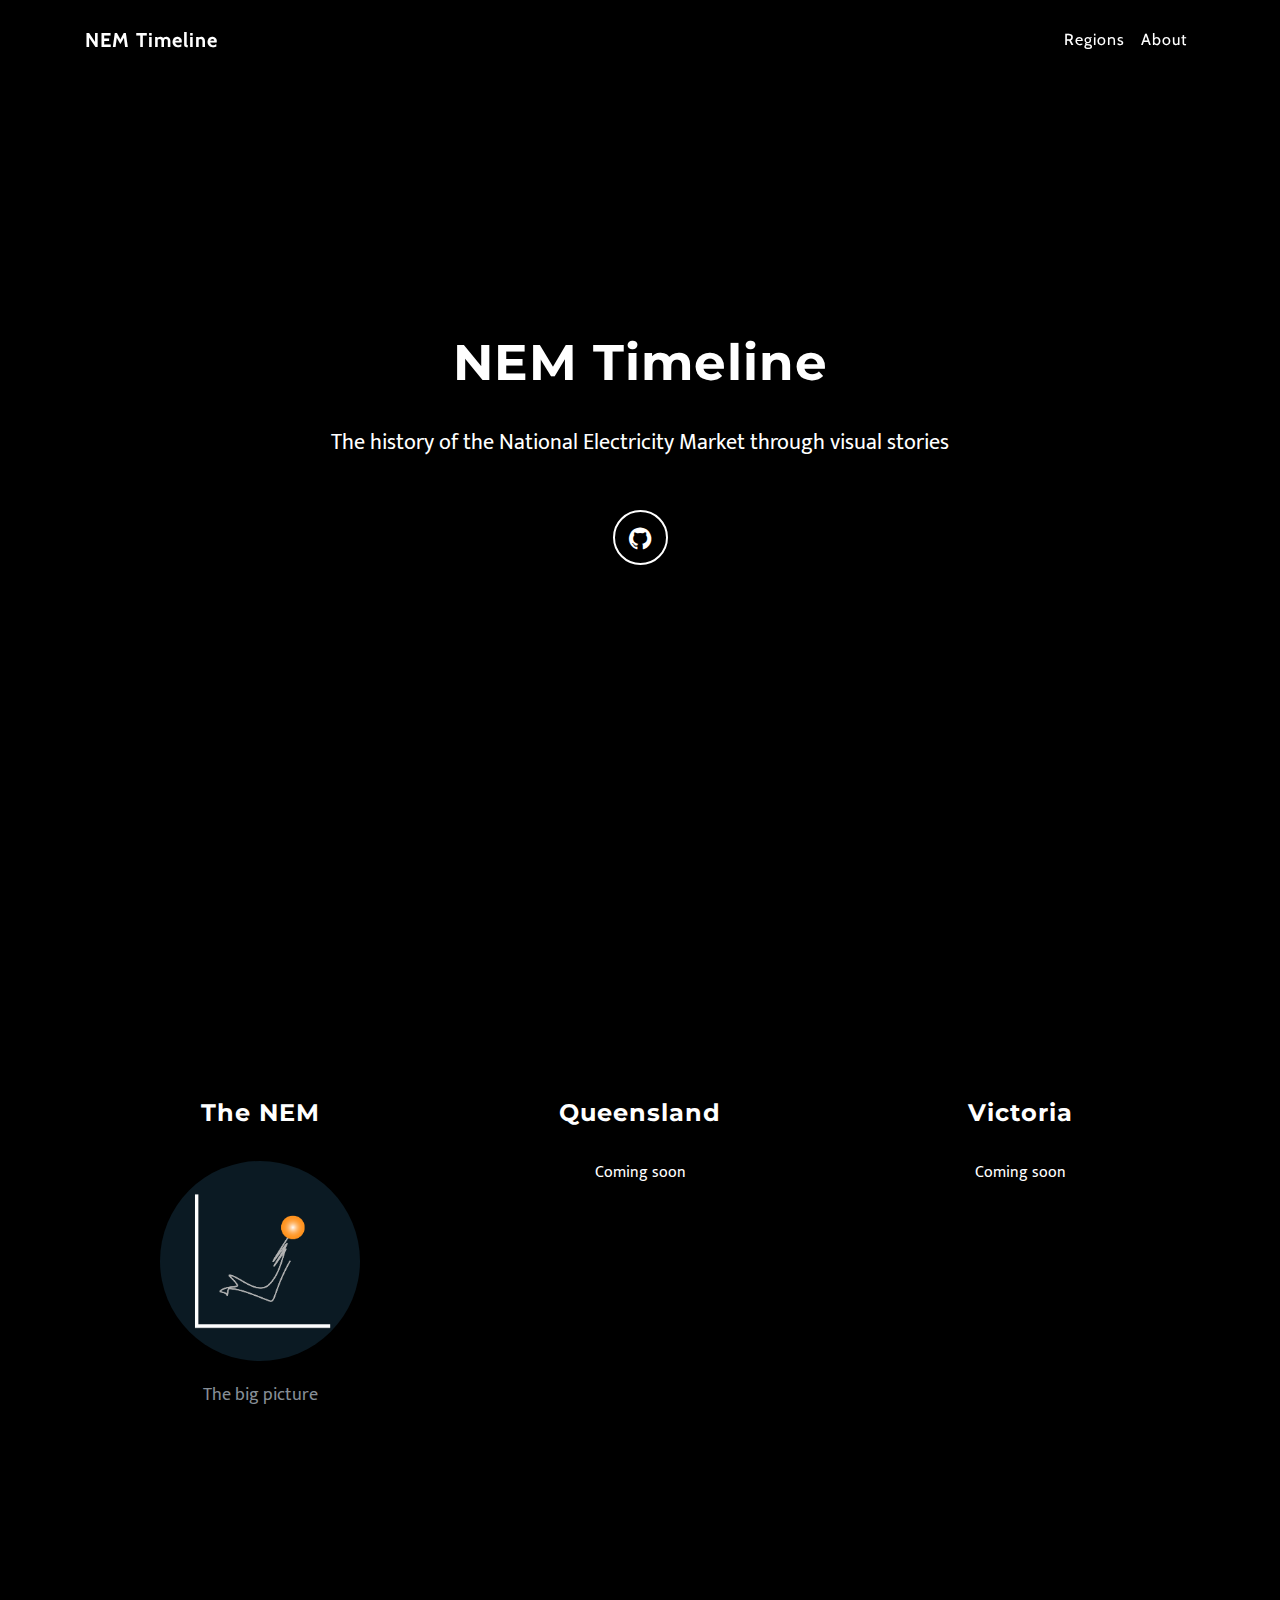
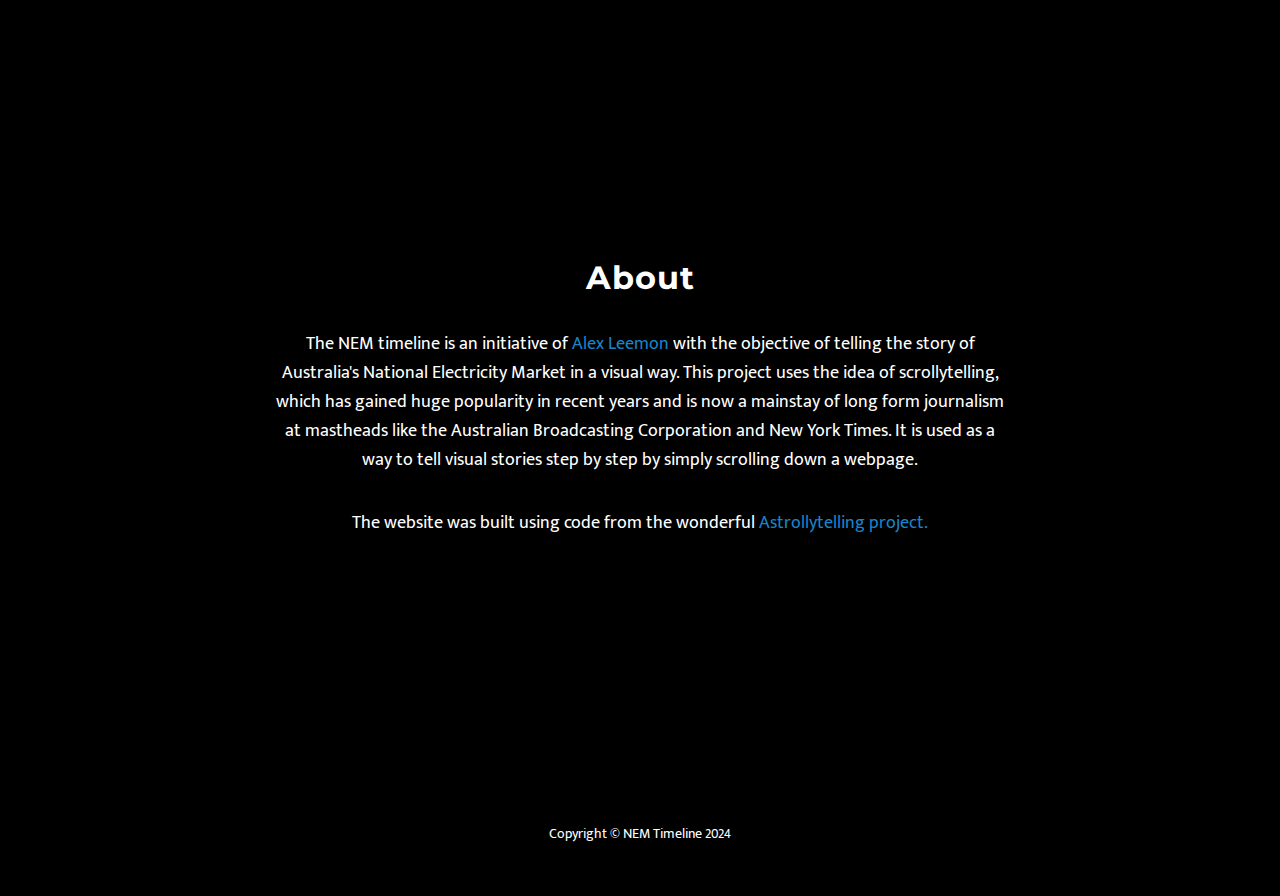
==== index.html @ 417a64be "Manually upload files" ====
<!DOCTYPE html>
<html lang="en">

  <head>
    <!--
    Replace this with updated Google Analytics tag
    <script async src="https://www.googletagmanager.com/gtag/js?id=UA-111319281-1"></script>
    -->
    <script>
      window.dataLayer = window.dataLayer || [];
      function gtag(){dataLayer.push(arguments);}
      gtag('js', new Date());
      gtag('config', 'UA-111319281-1');
    </script>

    <meta charset="utf-8">
    <meta name="viewport" content="width=device-width, initial-scale=1, shrink-to-fit=no">
    <meta name="description" content="">
    <meta name="author" content="">

    <title>NEM Timeline</title>

    <!-- Bootstrap core CSS -->
    <link href="css/bootstrap.min.css" rel="stylesheet">

    <!-- Custom fonts for this template -->
    <link href="css/font-awesome.min.css" rel="stylesheet" type="text/css">
    <link href="https://fonts.googleapis.com/css?family=Cabin:700" rel="stylesheet" type="text/css">
    <link href="https://fonts.googleapis.com/css?family=Mukta+Mahee:400,700" rel="stylesheet">
    <link href="https://fonts.googleapis.com/css?family=Montserrat" rel="stylesheet">

    <!-- Custom styles for this template -->
    <link href="css/nem_timeline.css" rel="stylesheet">

  </head>

  <body id="page-top">

    <!-- Navigation -->
    <nav class="navbar navbar-expand-lg navbar-light fixed-top" id="mainNav">
      <div class="container">
        <a class="navbar-brand js-scroll-trigger" href="#page-top">NEM Timeline</a>
        <button class="navbar-toggler navbar-toggler-right" type="button" data-toggle="collapse"
                data-target="#navbarResponsive" aria-controls="navbarResponsive" aria-expanded="false"
                aria-label="Toggle navigation">Menu<i class="fa fa-bars"></i>
        </button>
        <div class="collapse navbar-collapse" id="navbarResponsive">
          <ul class="navbar-nav ml-auto">
            <li class="nav-item">
              <a class="nav-link js-scroll-trigger" href="#regions">Regions</a>
            </li>
            <li class="nav-item">
              <a class="nav-link js-scroll-trigger" href="#about">About</a>
            </li>
          </ul>
        </div>
      </div>
    </nav>

    <!-- Intro Header -->
    <header class="masthead">
      <div class="viz"></div>
      <div class="intro-body">
        <div class="container">
          <div class="row">
            <div class="col-lg-12 mx-auto">
              <h1 class="brand-heading">NEM Timeline</h1>
              <p class="intro-text">The history of the National Electricity Market through visual stories</p>
              <a href="https://github.com/aleemon/nem_history_timeline" class= "btn btn-circle js-scroll-trigger"><i class="fa fa-github"></i></a>
              <!--<a href="https://twitter.com/astrollytelling" class= "btn btn-circle js-scroll-trigger"><i class="fa fa-twitter"></i></a>-->
              <!--<a href="mailto:astrollytelling@gmail.com" class= "btn btn-circle js-scroll-trigger"><i class="fa fa-envelope"></i></a>-->
            </div>
          </div>
        </div>
      </div>
    </header>

    <!-- Research Section -->
    <section id="regions" class="content-section text-center">
      <div class="container">
        <div class="row">
          <div class="col-sm-4">
            <h4>The NEM</h4>
          </div>
          <div class="col-sm-4">
            <h4>Queensland</h4>
          </div>
          <div class="col-sm-4">
            <h4>Victoria</h4>
          </div>
        </div>
        <div class="row">
          <div class="col-sm-4">
            <div class="img-item">
              <a href="./stellar_evolution/index.html"><img class="mx-auto" src="img/home/stellar_evolution.png" alt=""></a>
              <p class="text-muted">The big picture</p>
            </div>
          </div>
          <div class="col-sm-4">
            Coming soon
          </div>
          <div class="col-sm-4">
            Coming soon
          </div>
        </div>
      </div>
    </section>



    <!-- About Section -->
    <section id="about" class="content-section text-center">
      <div class="container">
        <div class="row">
          <div class="col-lg-8 mx-auto">
            <h2>About</h2>
            <p>The NEM timeline is an initiative of
              <a href="http://alexleemon.com">Alex Leemon</a> with the objective of telling the story of 
              Australia's National Electricity Market in a visual way. This project uses the idea of scrollytelling,
              which has gained huge popularity in recent years and is now a mainstay of long form journalism at 
              mastheads like the Australian Broadcasting Corporation and New York Times. It is used as a way to tell 
              visual stories step by step by simply scrolling down a webpage.
            </p>
            <p>
              The website was built using code from the wonderful 
              <a href="https://astrollytelling.github.io">Astrollytelling project.</a>
              <!--
              <a href="https://getbootstrap.com">Bootstrap</a>,
              <a href="https://github.com/BlackrockDigital/startbootstrap-grayscale">Grayscale</a>, and
              <a href="https://d3js.org">D3.js</a>
              -->
            </p>
          </div>
        </div>
      </div>
    </section>




    <!-- Footer -->
    <footer>
      <div class="container text-center">
        <p>Copyright &copy; NEM Timeline 2024</p>
      </div>
    </footer>

    <!-- Bootstrap core JavaScript -->
    <script src="js/jquery.min.js"></script>
    <script src="js/popper.min.js"></script>
    <script src="js/bootstrap.min.js"></script>

    <!-- Plugin JavaScript -->
    <script src="js/jquery.easing.min.js"></script>

    <!-- D3 -->
    <script src="js/d3.min.js"></script>

    <!-- Custom scripts for this template -->
    <script src="js/astrollytelling.js"></script>
    <!--
    Pretty sure this is the script to generate the constellations and isn't needed.
    <script src="js/stars.js"></script>
    -->


  </body>

</html>
---- css/nem_timeline.css ----
body {
  font-family: 'Mukta Mahee', 'Helvetica Neue', Helvetica, Arial, sans-serif;
  position: relative;
  width: 100%;
  height: 100%;
  color: white;
  background-color: black; }

html {
  width: 100%;
  height: 100%; }

h1,
h2,
h3,
h4,
h5,
h6 {
  font-family: 'Montserrat', 'Helvetica Neue', Helvetica, Arial, sans-serif;
  font-weight: 700;
  margin: 0 0 35px;
  letter-spacing: 1px; }

p {
  font-size: 16px;
  line-height: 1.5;
  margin: 0 0 25px; }
  @media (min-width: 768px) {
    p {
      font-size: 18px;
      line-height: 1.6;
      margin: 0 0 35px; } }

a {
  -webkit-transition: all 0.2s ease-in-out;
  -moz-transition: all 0.2s ease-in-out;
  transition: all 0.2s ease-in-out;
  color: #1984c9; }
  a:focus, a:hover {
    text-decoration: none;
    color: #19a4ec; }

#mainNav {
  font-family: 'Cabin', 'Helvetica Neue', Helvetica, Arial, sans-serif;
  margin-bottom: 0;
  border-bottom: 1px solid rgba(255, 255, 255, 0.3);
  background-color: black; }
  #mainNav .navbar-toggler {
    font-size: 14px;
    padding: 11px;
    color: white;
    border: 1px solid white; }
  #mainNav .navbar-brand {
    font-weight: 700; }
  #mainNav a {
    color: white; }
  #mainNav .navbar-nav .nav-item {
    -webkit-transition: background 0.3s ease-in-out;
    -moz-transition: background 0.3s ease-in-out;
    transition: background 0.3s ease-in-out; }
    #mainNav .navbar-nav .nav-item:hover {
      color: fade(white, 80%);
      outline: none;
      background-color: transparent; }
    #mainNav .navbar-nav .nav-item:active, #mainNav .navbar-nav .nav-item:focus {
      outline: none;
      background-color: transparent; }
  @media (min-width: 992px) {
    #mainNav {
      padding-top: 20px;
      padding-bottom: 20px;
      -webkit-transition: background 0.3s ease-in-out, padding-top 0.3s ease-in-out, padding-bottom 0.3s;
      -moz-transition: background 0.3s ease-in-out, padding-top 0.3s ease-in-out, padding-bottom 0.3s;
      transition: background 0.3s ease-in-out, padding-top 0.3s ease-in-out, padding-bottom 0.3s;
      letter-spacing: 1px;
      border-bottom: none;
      background: transparent; }
      #mainNav.navbar-shrink {
        padding-top: 10px;
        padding-bottom: 10px;
        border-bottom: 1px solid rgba(255, 255, 255, 0.3);
        background: black; }
      #mainNav .nav-link.active {
        outline: none;
        background-color: rgba(255, 255, 255, 0.3); }
        #mainNav .nav-link.active:hover {
          color: white; } }

.masthead {
  display: table;
  width: 100%;
  height: auto;
  padding: 200px 0;
  text-align: center;
  color: white;
  background: url("../img/home/crudine-ridge-wf.jpg") no-repeat bottom center scroll;
  background-color: black;
  -webkit-background-size: cover;
  -moz-background-size: cover;
  -o-background-size: cover;
  background-size: cover; }
  .masthead .viz {
    position: absolute;
    left: 0;
    top: 0;
    width: 100%;
    z-index: 0;
  }
  .masthead .intro-body {
    z-index: 10;
    display: table-cell;
    vertical-align: middle; }
    .masthead .intro-body .brand-heading {
      font-size: 25px; }
    .masthead .intro-body .intro-text {
      font-size: 12px; }
  @media (min-width: 768px) {
    .masthead {
      height: 100%;
      padding: 0; }
      .masthead .intro-body .brand-heading {
        font-size: 50px; }
      .masthead .intro-body .intro-text {
        font-size: 22px; } }



.btn-circle {
  font-size: 26px;
  width: 55px;
  height: 55px;
  margin-top: 15px;
  line-height: 38px;
  -webkit-transition: background 0.3s ease-in-out;
  -moz-transition: background 0.3s ease-in-out;
  transition: background 0.3s ease-in-out;
  color: white;
  border: 2px solid white;
  border-radius: 100% !important;
  background: transparent; }
  .btn-circle:focus, .btn-circle:hover {
    color: white;
    outline: none;
    background-color: rgba(11, 26, 35, 0.8); }

.img-item {
  margin-bottom: 50px;
  text-align: center; }
.img-item img {
  width: 200px;
  height: 200px;
  margin-bottom: 20px;
  border: 1.5px dashed transparent;
  border-radius: 100% !important;
  background-color: rgb(11, 26, 35);
}

.img-item img:focus, .img-item img:hover {
  color: white;
  outline: none;
  background: rgba(137, 137, 137, 0.5); }

.img-item h4 {
  margin-top: 25px;
  margin-bottom: 0;
  text-transform: none; }
.img-item p {
  margin-top: 0; }

.img-profile {
  margin-bottom: 50px;
  text-align: center; }
.img-profile img {
  width: 100%;
  height: 100%;
  transform: translateY(12.5%);
}

.contact-icon{
  font-size: 28px !important;
}

.content-section {
  padding-top: 50px;
  padding-bottom: 50px; }

.contact-row{
  padding-top: 10px;
  padding-bottom: 10px;
}

.contact-section {
  color: white;
  background: url("../img/contact.jpg") no-repeat center center scroll;
  background-color: black;
  -webkit-background-size: cover;
  -moz-background-size: cover;
  -o-background-size: cover;
  background-size: cover; }

.publications-section  {
  color: white;
  background: url("../img/publications.jpg") no-repeat center center scroll;
  background-color: black;
  -webkit-background-size: cover;
  -moz-background-size: cover;
  -o-background-size: cover;
  background-size: cover; }

#map {
  width: 100%;
  height: 300px; }

@media (min-width: 992px) {
  .content-section {
    padding-top: 200px;
    padding-bottom: 200px; }
  #map {
    height: 350px; } }

.btn {
  font-family: 'Cabin', 'Helvetica Neue', Helvetica, Arial, sans-serif;
  font-weight: 400;
  -webkit-transition: all 0.3s ease-in-out;
  -moz-transition: all 0.3s ease-in-out;
  transition: all 0.3s ease-in-out;
  text-transform: uppercase;
  border-radius: 0; }

.btn-default {
  color: #42DCA3;
  border: 1px solid #42DCA3;
  background-color: transparent; }
  .btn-default:focus, .btn-default:hover {
    color: black;
    border: 1px solid #42DCA3;
    outline: none;
    background-color: #42DCA3; }

ul {list-style-type: none;}
ol.pub-list{
  padding-left: 0;
  text-align: left;
}

.author-column{
  text-align: right;
  padding-right: 30px;
}

span.author {text-decoration: underline}

ul.banner-social-buttons {
  margin-top: 0; }
  @media (max-width: 1199px) {
    ul.banner-social-buttons {
      margin-top: 15px; } }
  @media (max-width: 767px) {
    ul.banner-social-buttons li {
      display: block;
      margin-bottom: 20px;
      padding: 0; }
      ul.banner-social-buttons li:last-child {
        margin-bottom: 0; } }

footer {
  padding: 50px 0; }
  footer p {
    font-size: 14px;
    margin: 0; }

::-moz-selection {
  background: #fcfcfc;
  background: rgba(255, 255, 255, 0.2);
  text-shadow: none; }

::selection {
  background: #fcfcfc;
  background: rgba(255, 255, 255, 0.2);
  text-shadow: none; }

img::selection {
  background: transparent; }

img::-moz-selection {
  background: transparent; }

body {
  -webkit-tap-highlight-color: rgba(255, 255, 255, 0.2); }
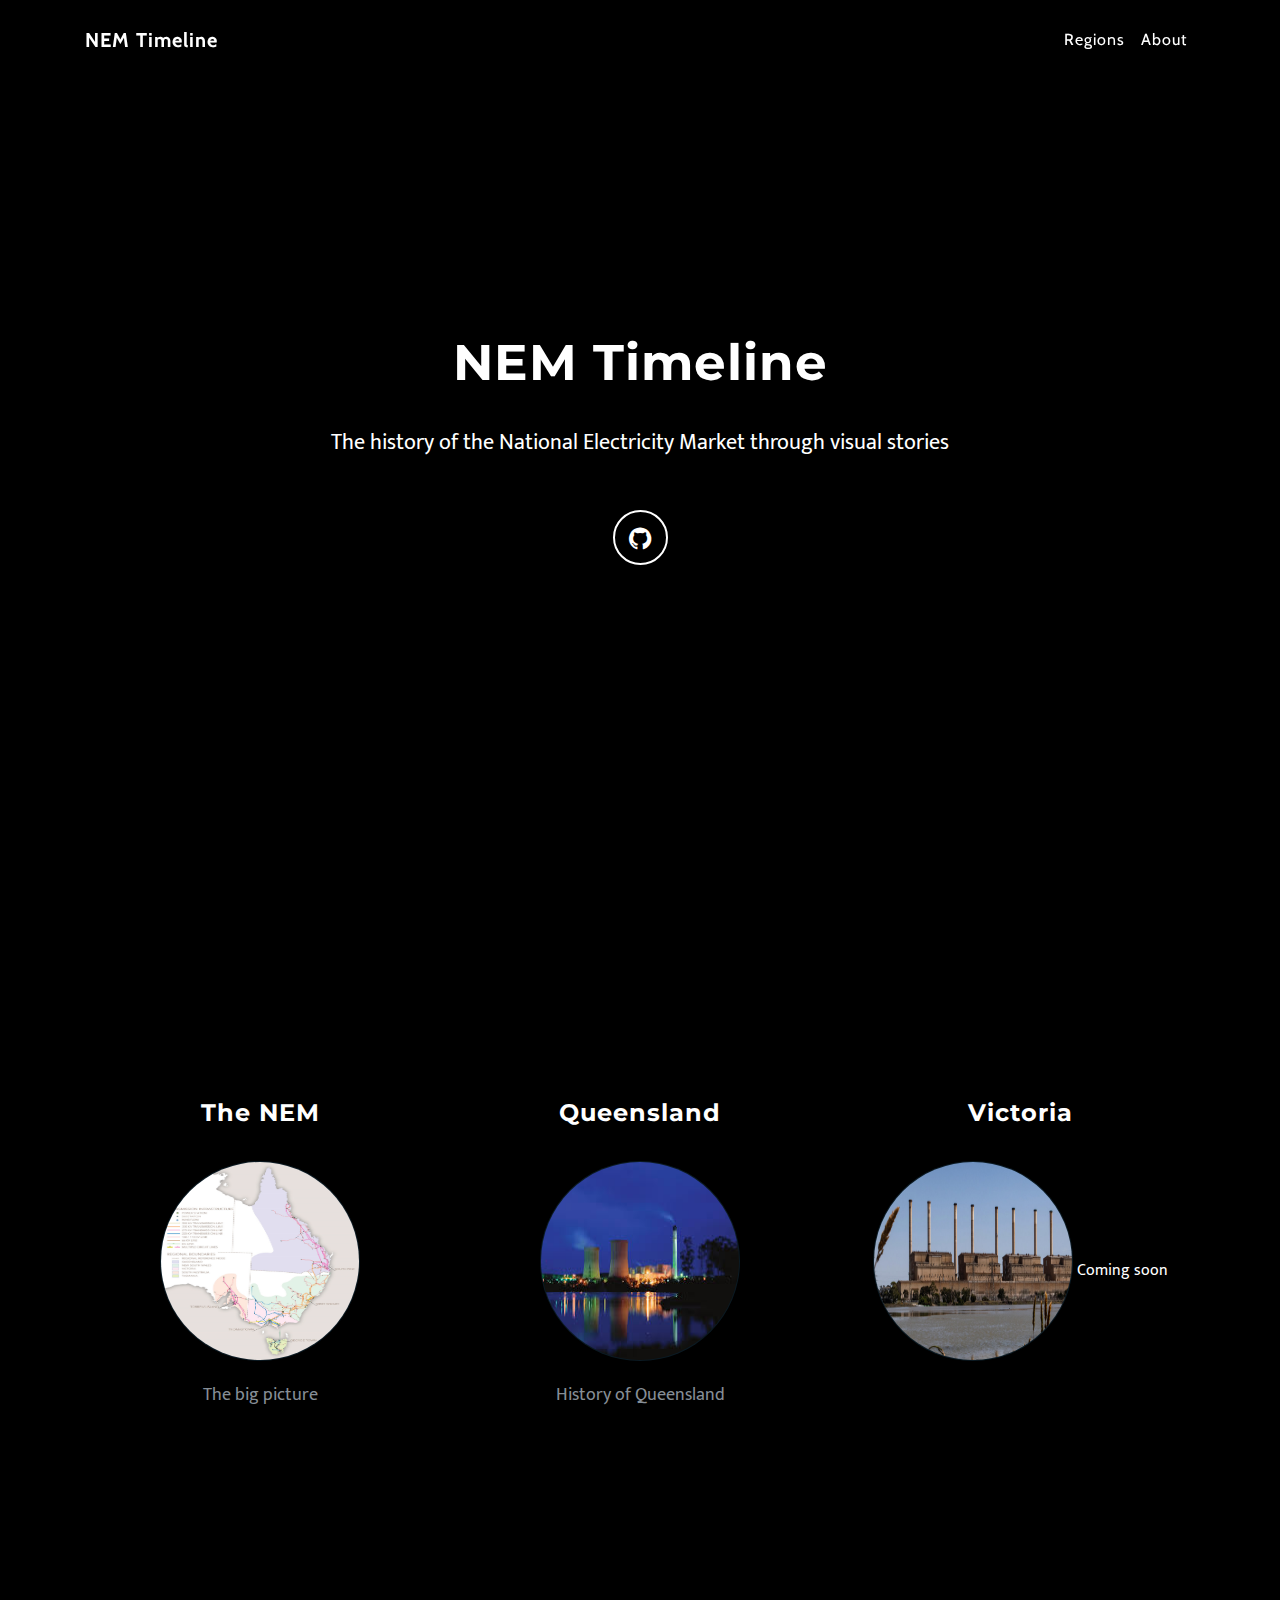
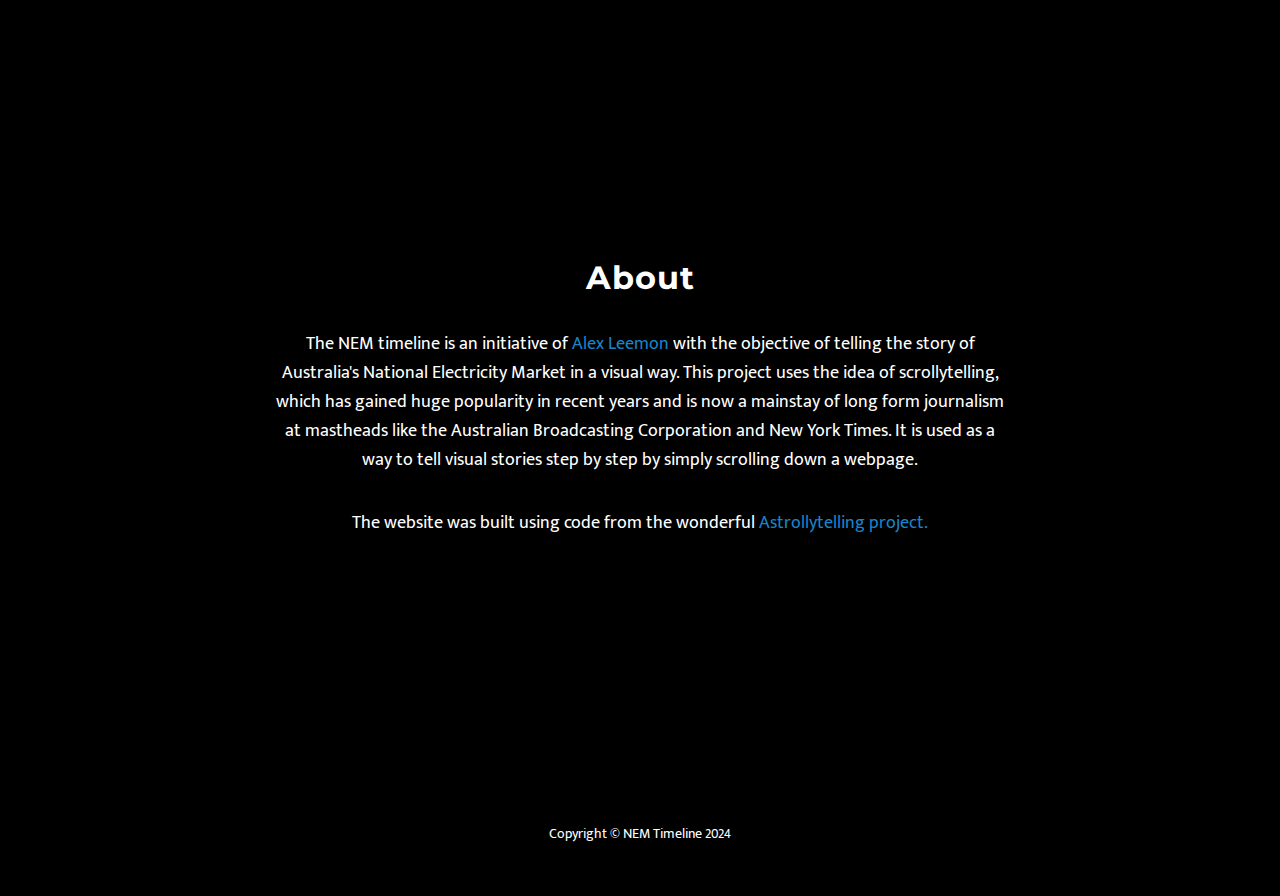
==== commit 726e82c0: "Updates to home images and queensland file." ====
--- a/index.html
+++ b/index.html
@@ -92,14 +92,19 @@
         <div class="row">
           <div class="col-sm-4">
             <div class="img-item">
-              <a href="./stellar_evolution/index.html"><img class="mx-auto" src="img/home/stellar_evolution.png" alt=""></a>
+              <a href="./the_nem/index.html"><img class="mx-auto" src="img/home/NEM.png" alt=""></a>
               <p class="text-muted">The big picture</p>
             </div>
           </div>
           <div class="col-sm-4">
-            Coming soon
+            <div class="img-item">
+              <a href="./queensland/index.html"><img class="mx-auto" src="img/home/tarong.jpeg" alt=""></a>
+              <p class="text-muted">History of Queensland</p>
+            </div>
           </div>
           <div class="col-sm-4">
+            <div class="img-item">
+            <a href="./victoria/index.html"><img class="mx-auto" src="img/home/hazelwood.jpeg" alt=""></a>
             Coming soon
           </div>
         </div>
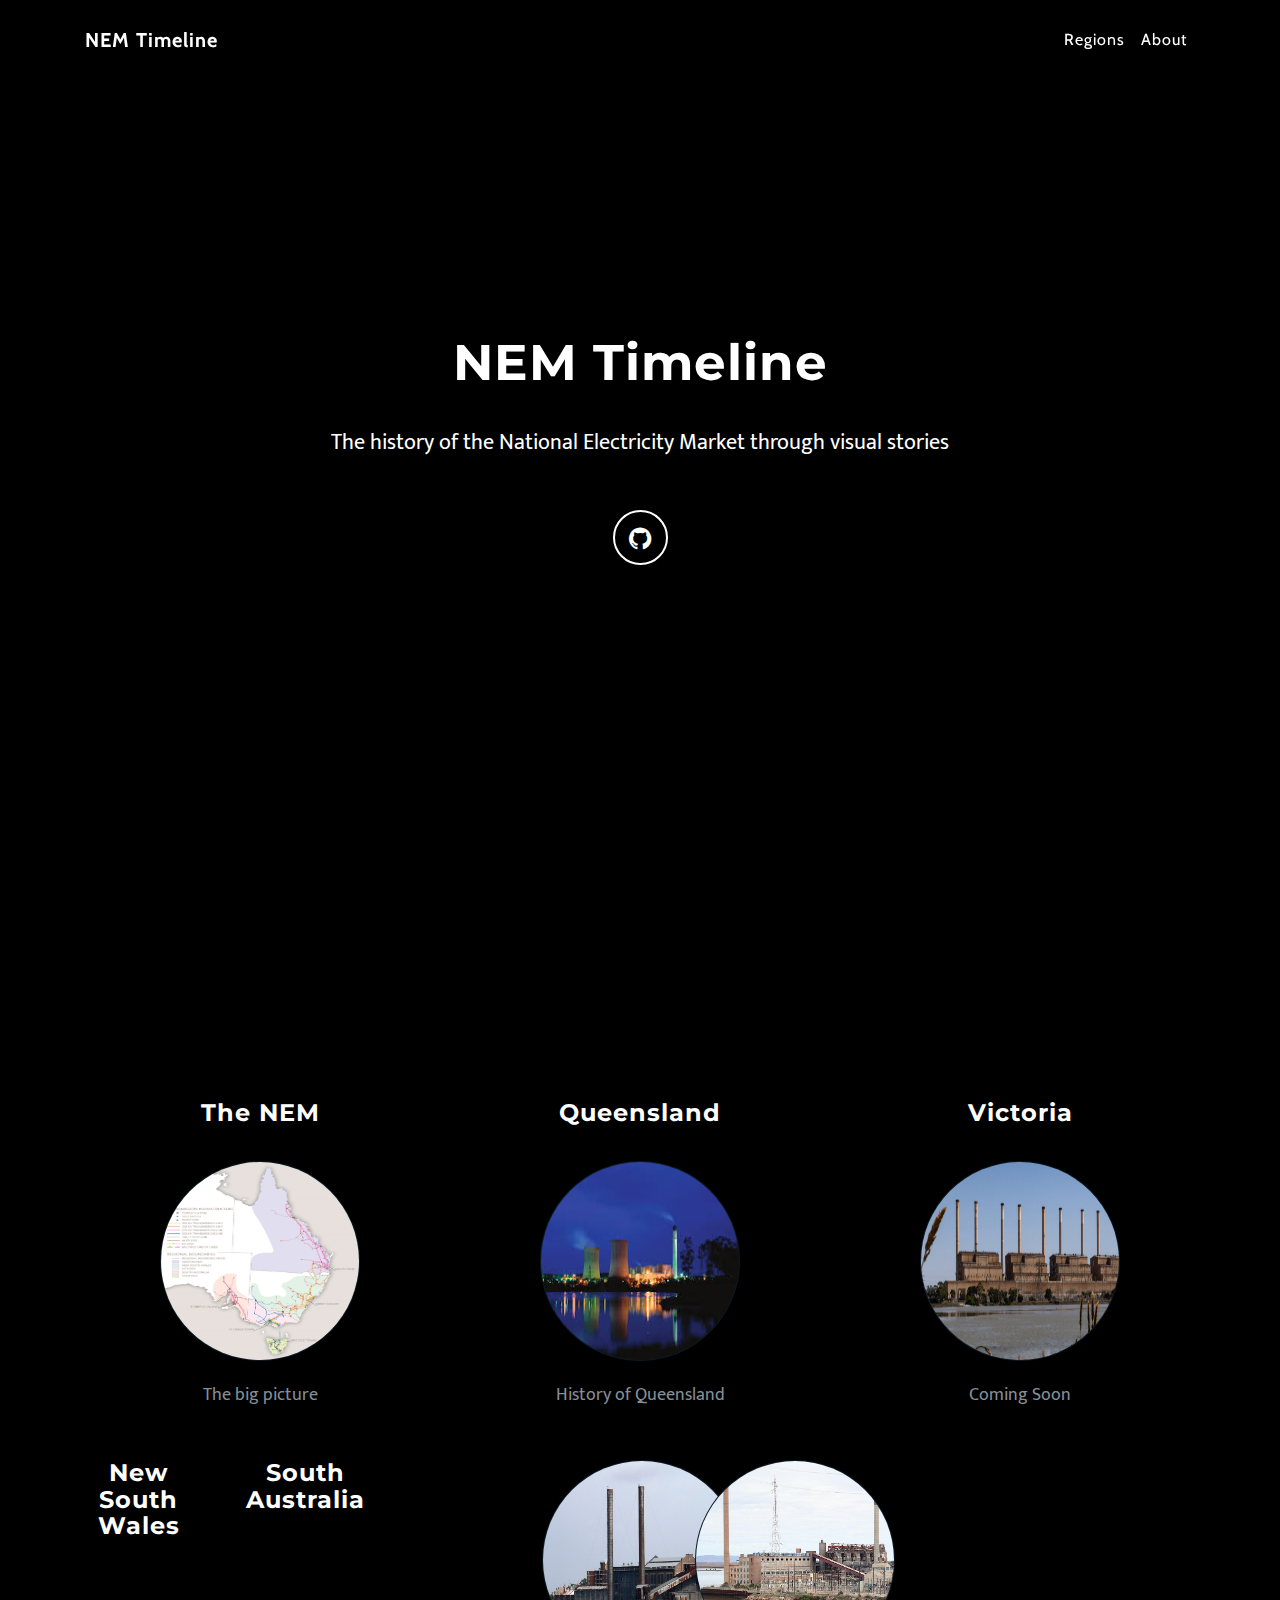
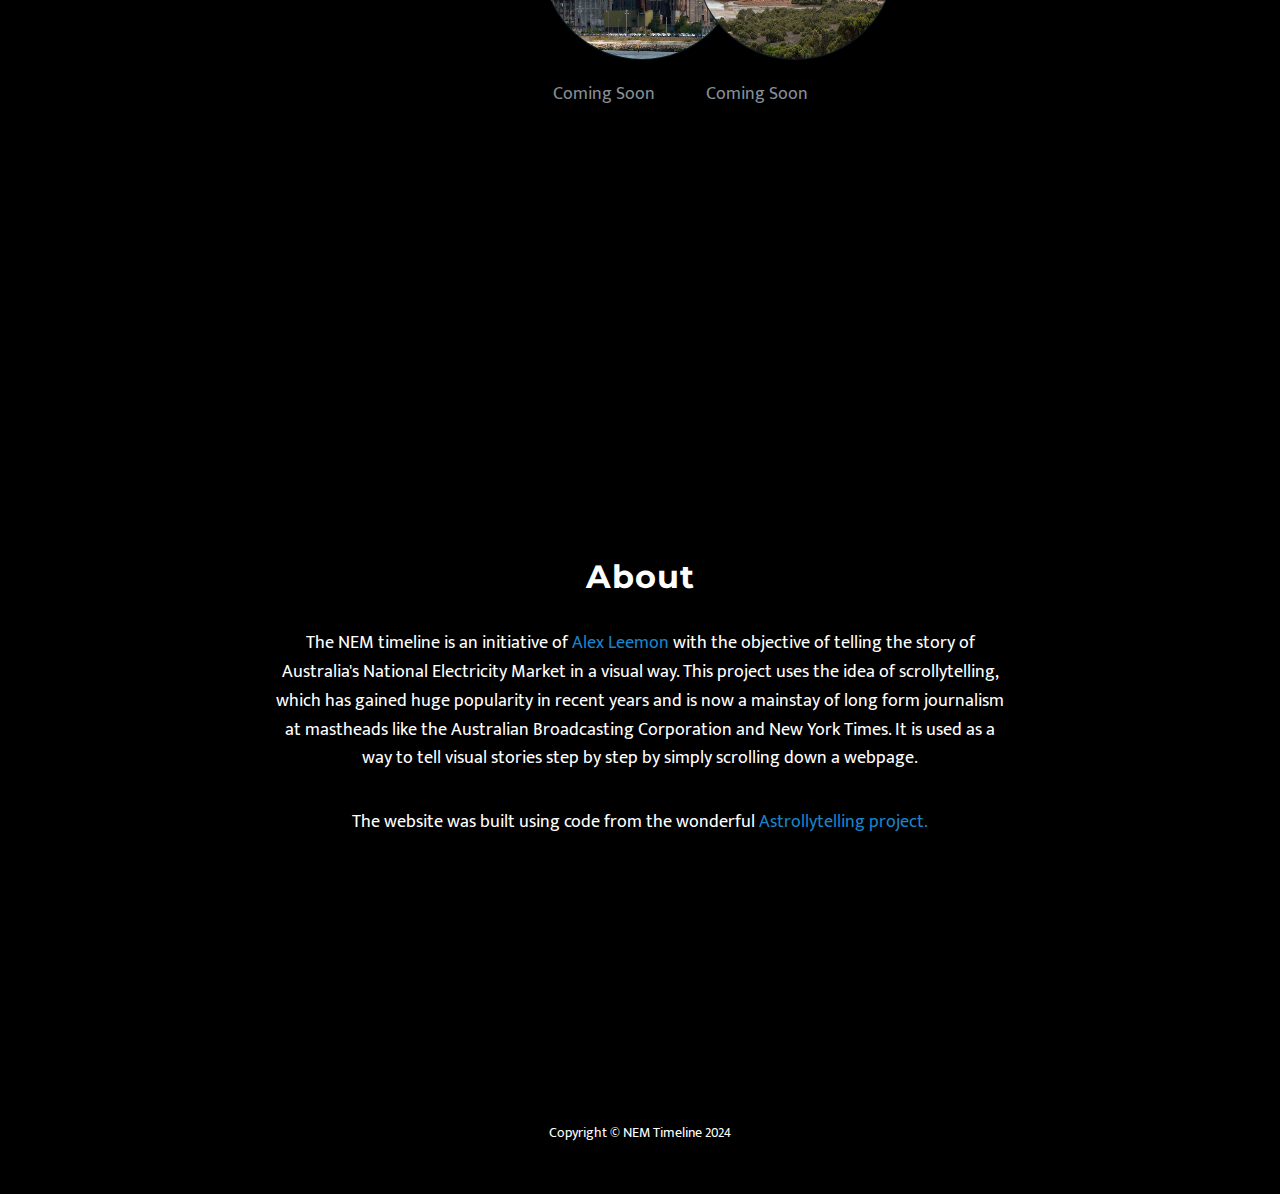
==== commit b94f3e15: "Updates to main index.html" ====
--- a/index.html
+++ b/index.html
@@ -88,7 +88,7 @@
           <div class="col-sm-4">
             <h4>Victoria</h4>
           </div>
-        </div>
+        </div>  
         <div class="row">
           <div class="col-sm-4">
             <div class="img-item">
@@ -105,7 +105,28 @@
           <div class="col-sm-4">
             <div class="img-item">
             <a href="./victoria/index.html"><img class="mx-auto" src="img/home/hazelwood.jpeg" alt=""></a>
-            Coming soon
+            <p class="text-muted">Coming Soon</p>
+          </div>
+        </div>
+      <div class="row">
+        <div class="col-sm-4">
+          <h4>New South Wales</h4>
+        </div>
+        <div class="col-sm-4">
+          <h4>South Australia</h4>
+        </div>
+      </div>
+      <div class="row">
+        <div class="col-sm-4">
+          <div class="img-item">
+            <a href="./new_south_wales/index.html"><img class="mx-auto" src="img/home/white_bay.jpeg" alt=""></a>
+            <p class="text-muted">Coming Soon</p>
+          </div>
+        </div>
+        <div class="col-sm-4">
+          <div class="img-item">
+            <a href="./south_australia/index.html"><img class="mx-auto" src="img/home/playford.jpeg" alt=""></a>
+            <p class="text-muted">Coming Soon</p>
           </div>
         </div>
       </div>
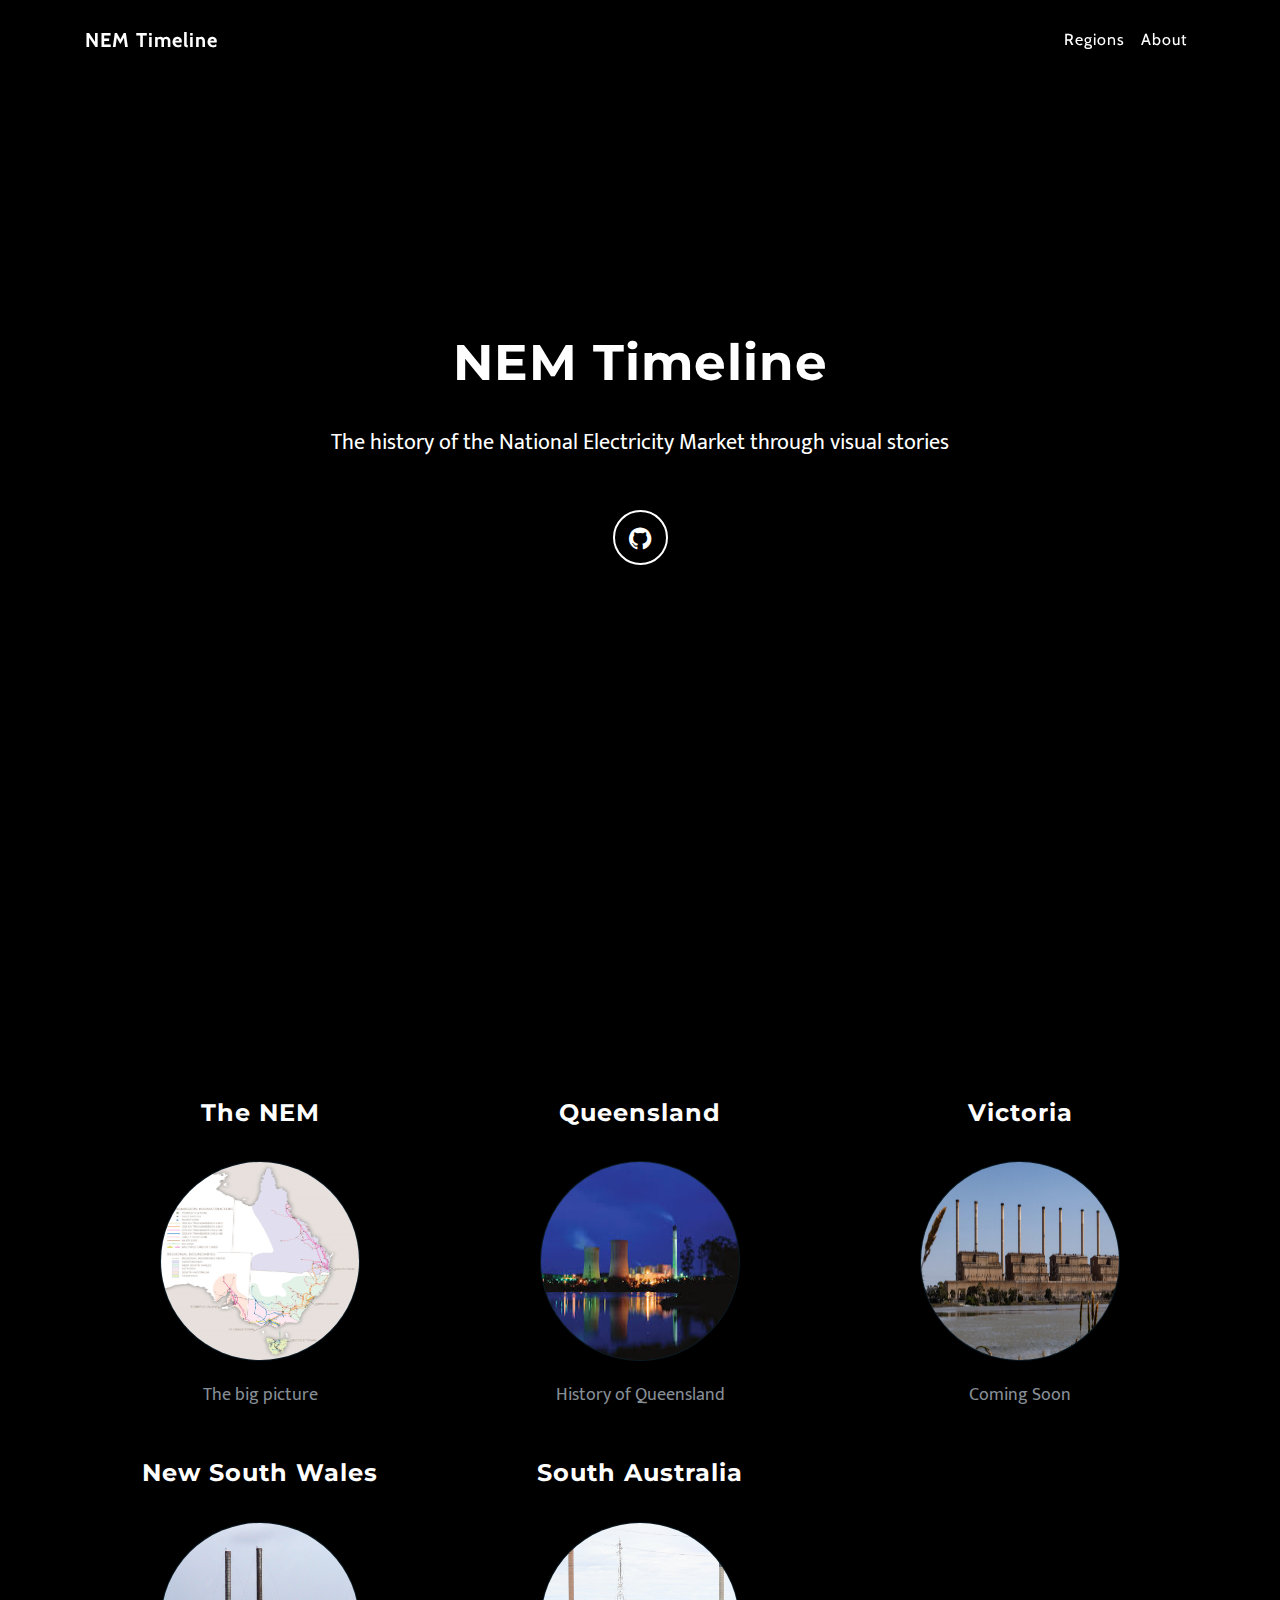
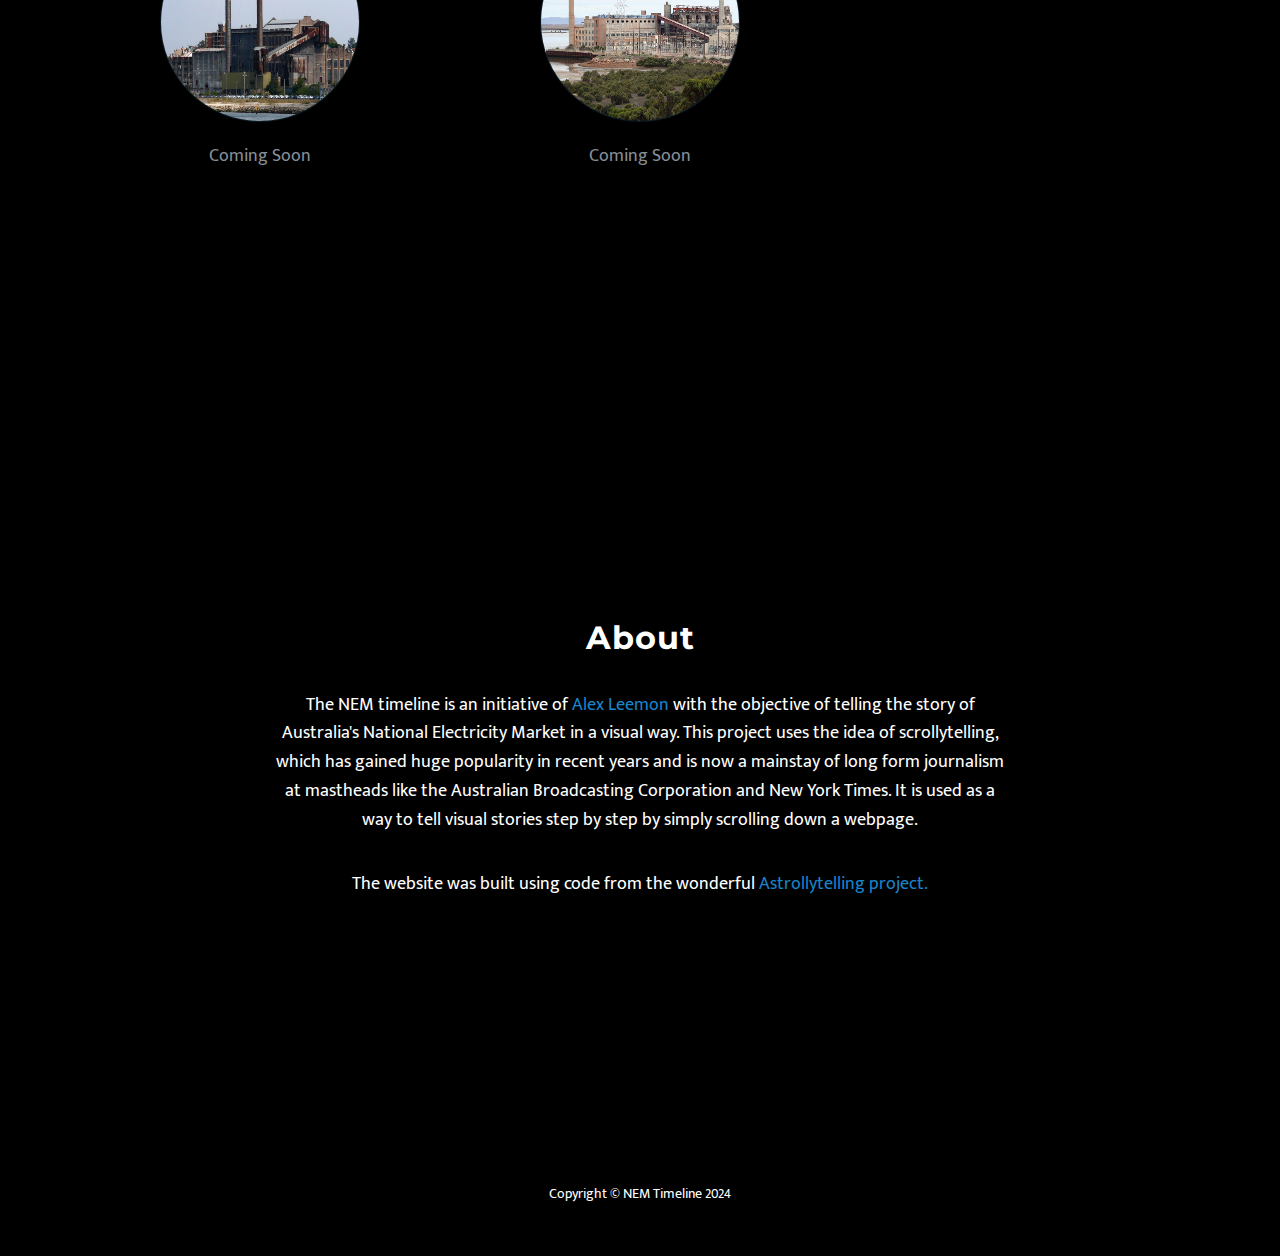
==== commit 054eebfd: "Fix rows take two" ====
--- a/index.html
+++ b/index.html
@@ -108,25 +108,27 @@
             <p class="text-muted">Coming Soon</p>
           </div>
         </div>
-      <div class="row">
-        <div class="col-sm-4">
-          <h4>New South Wales</h4>
         </div>
-        <div class="col-sm-4">
-          <h4>South Australia</h4>
-        </div>
-      </div>
-      <div class="row">
-        <div class="col-sm-4">
-          <div class="img-item">
-            <a href="./new_south_wales/index.html"><img class="mx-auto" src="img/home/white_bay.jpeg" alt=""></a>
-            <p class="text-muted">Coming Soon</p>
+        <div class="row">
+          <div class="col-sm-4">
+            <h4>New South Wales</h4>
+          </div>
+          <div class="col-sm-4">
+            <h4>South Australia</h4>
           </div>
         </div>
-        <div class="col-sm-4">
-          <div class="img-item">
-            <a href="./south_australia/index.html"><img class="mx-auto" src="img/home/playford.jpeg" alt=""></a>
-            <p class="text-muted">Coming Soon</p>
+        <div class="row">
+          <div class="col-sm-4">
+            <div class="img-item">
+              <a href="./new_south_wales/index.html"><img class="mx-auto" src="img/home/white_bay.jpeg" alt=""></a>
+              <p class="text-muted">Coming Soon</p>
+            </div>
+          </div>
+          <div class="col-sm-4">
+            <div class="img-item">
+              <a href="./south_australia/index.html"><img class="mx-auto" src="img/home/playford.jpeg" alt=""></a>
+              <p class="text-muted">Coming Soon</p>
+            </div>
           </div>
         </div>
       </div>
